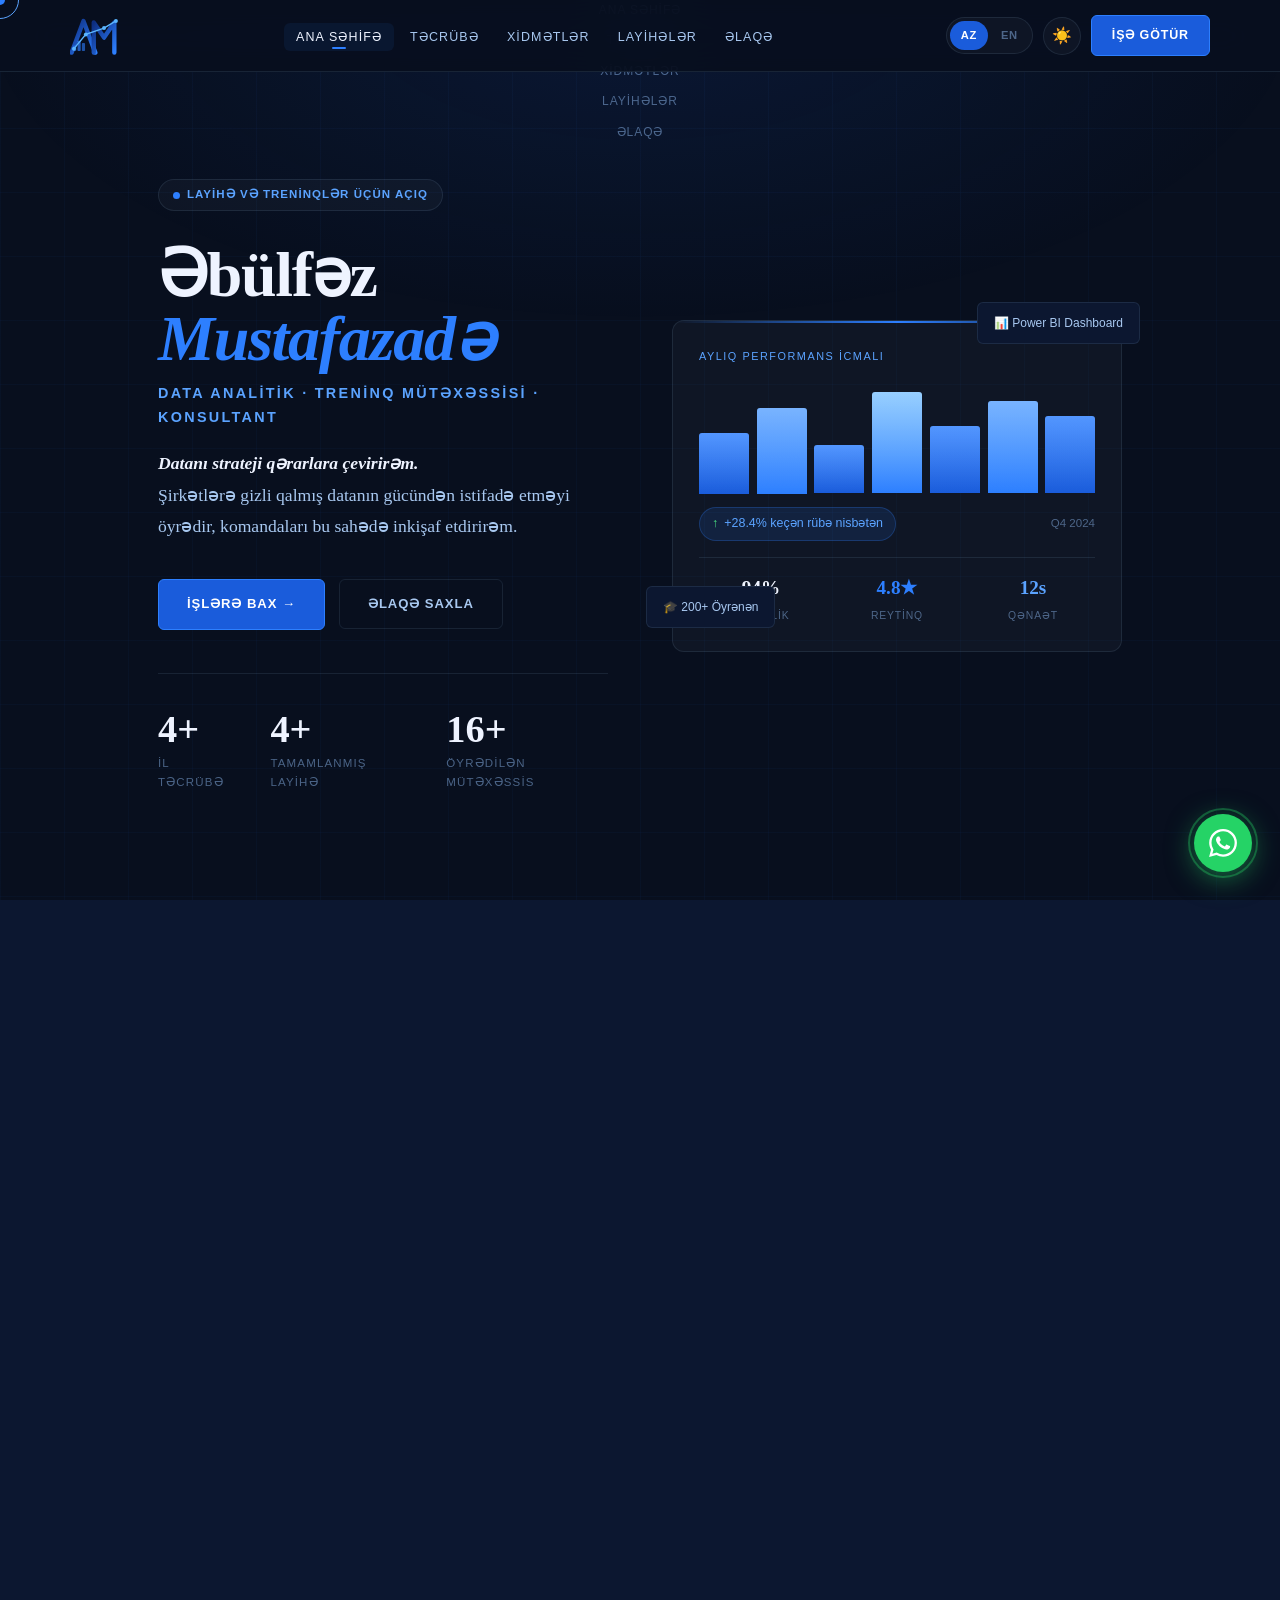
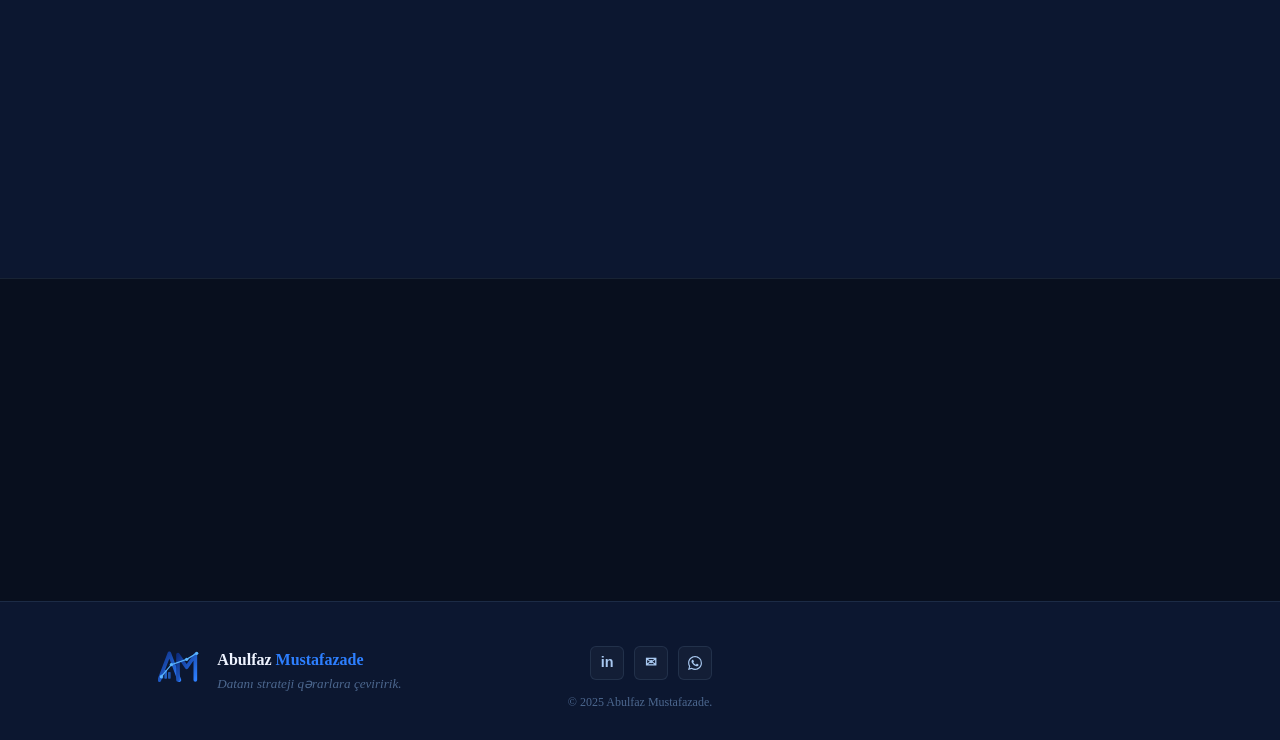
==== index.html @ 986fcd12 "Add files via upload" ====
<!DOCTYPE html>
<html lang="az">
<head>
<meta charset="UTF-8">
<meta http-equiv="refresh" content="0;url=az/index.html">
<title>Abulfaz Mustafazade</title>
<style>body{background:#080f1e;display:flex;align-items:center;justify-content:center;min-height:100vh;margin:0;font-family:serif}a{color:#2d7fff;font-size:1.1rem}</style>
</head>
<body>
<a href="az/index.html">Abulfaz Mustafazade →</a>
</body>
</html>
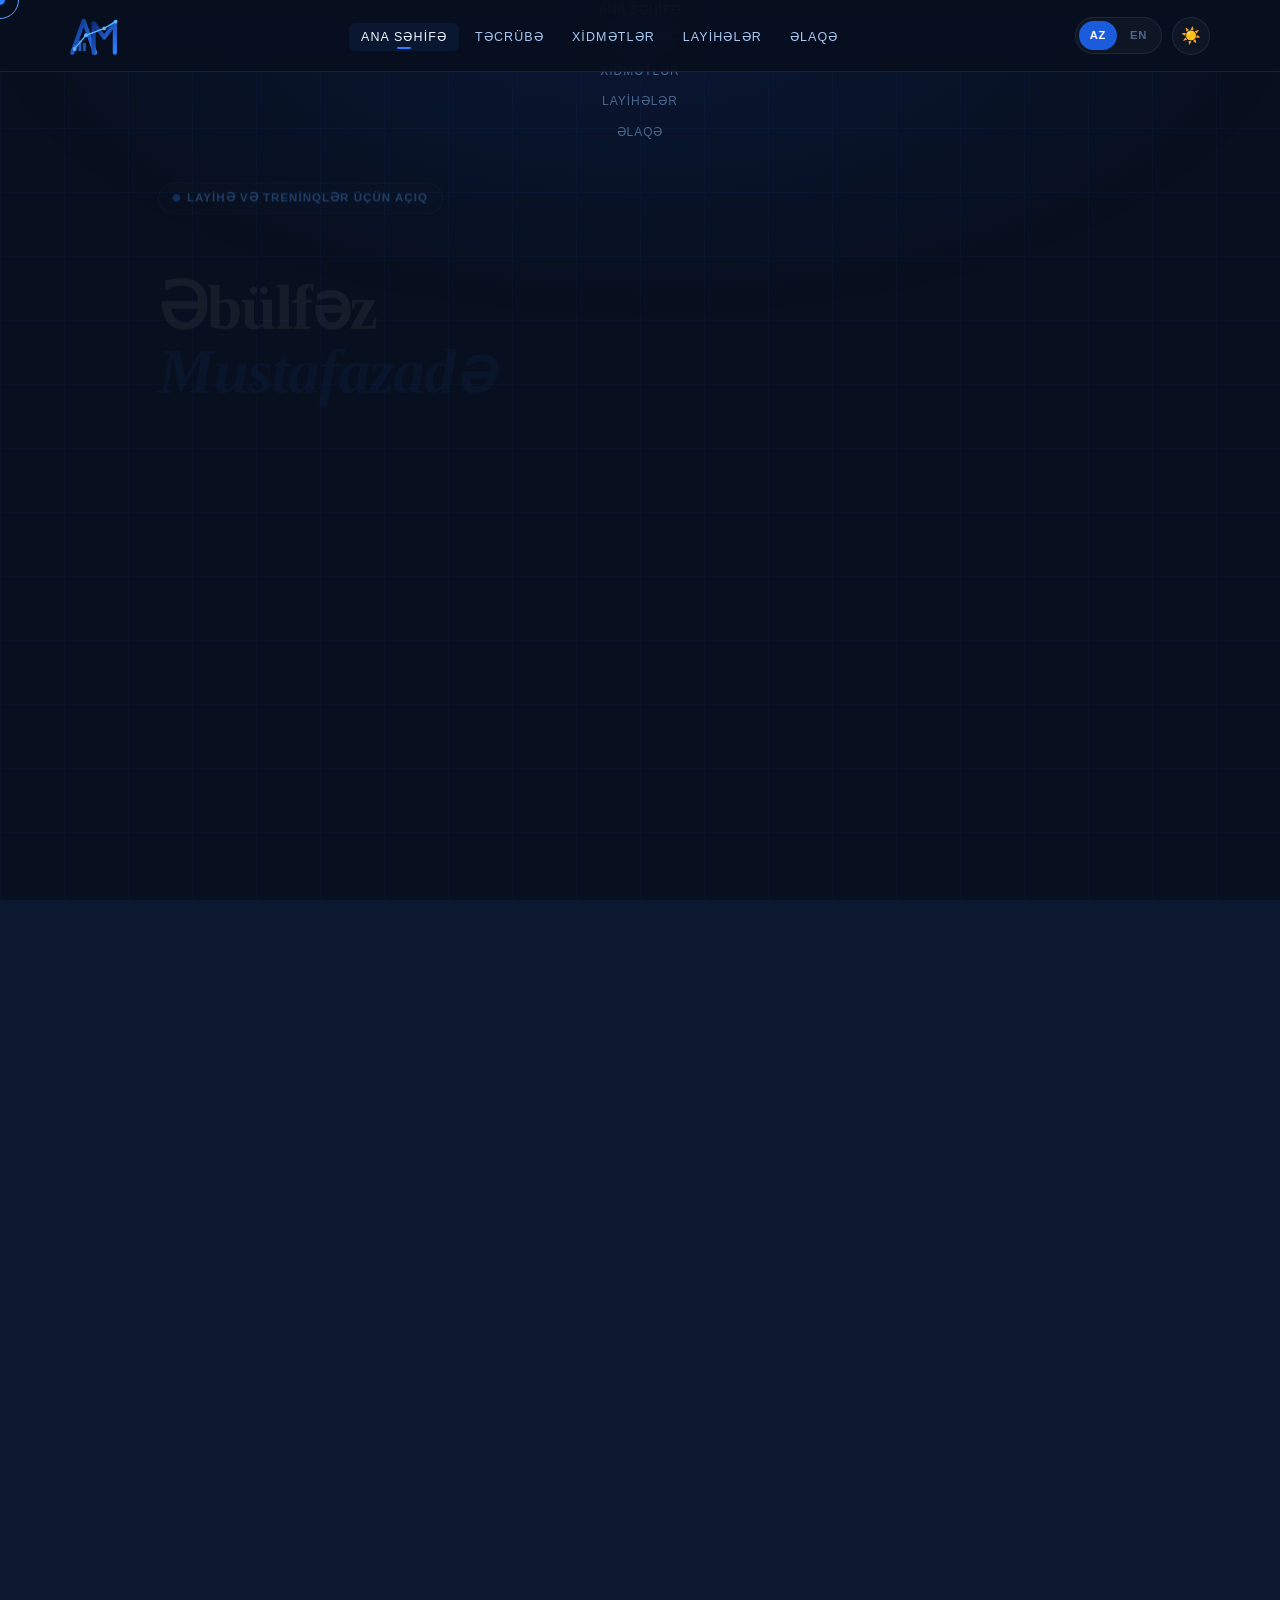
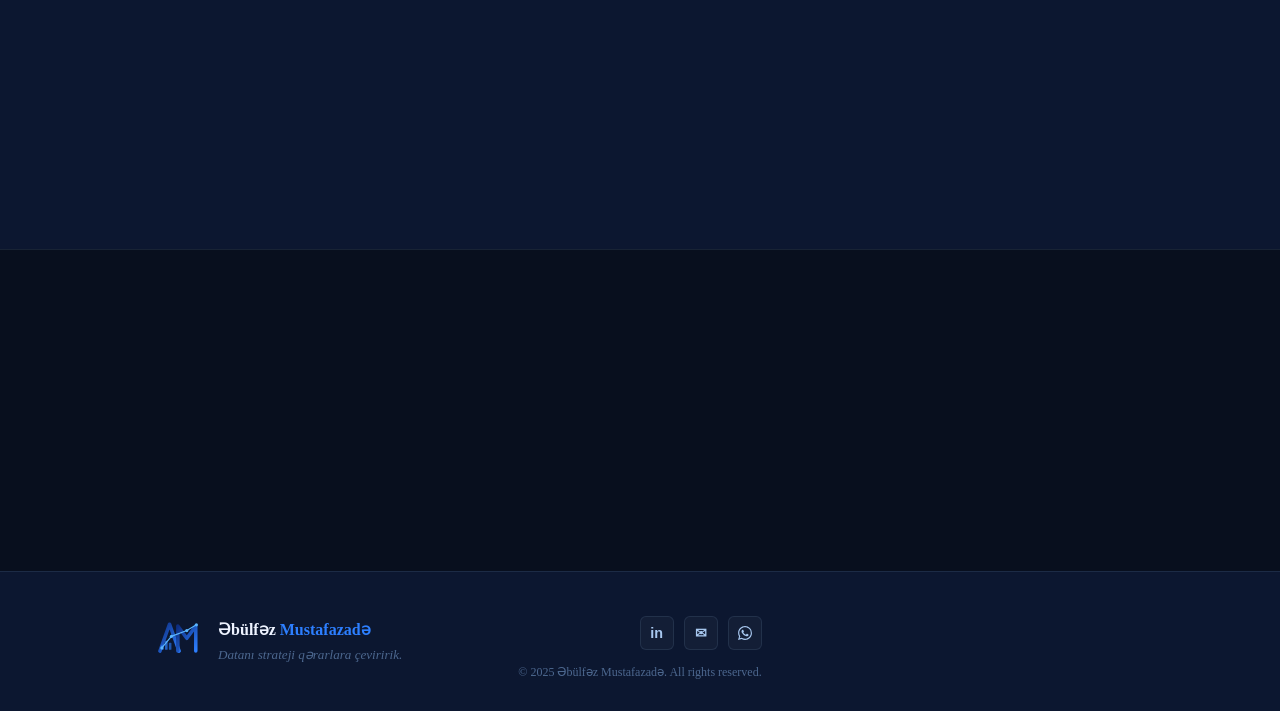
==== commit a6db5c33: "Add files via upload" ====
--- a/index.html
+++ b/index.html
@@ -1,12 +1,6 @@
 <!DOCTYPE html>
 <html lang="az">
-<head>
-<meta charset="UTF-8">
-<meta http-equiv="refresh" content="0;url=az/index.html">
-<title>Abulfaz Mustafazade</title>
-<style>body{background:#080f1e;display:flex;align-items:center;justify-content:center;min-height:100vh;margin:0;font-family:serif}a{color:#2d7fff;font-size:1.1rem}</style>
-</head>
-<body>
-<a href="az/index.html">Abulfaz Mustafazade →</a>
-</body>
-</html>+<head><meta charset="UTF-8"><meta http-equiv="refresh" content="0;url=az/index.html">
+<title>Abulfaz Mustafazade — Data Analyst</title>
+<style>body{background:#080f1e;display:flex;align-items:center;justify-content:center;min-height:100vh;font-family:serif}a{color:#2d7fff;font-size:1.1rem}</style>
+</head><body><a href="az/index.html">Abulfaz Mustafazade →</a></body></html>
